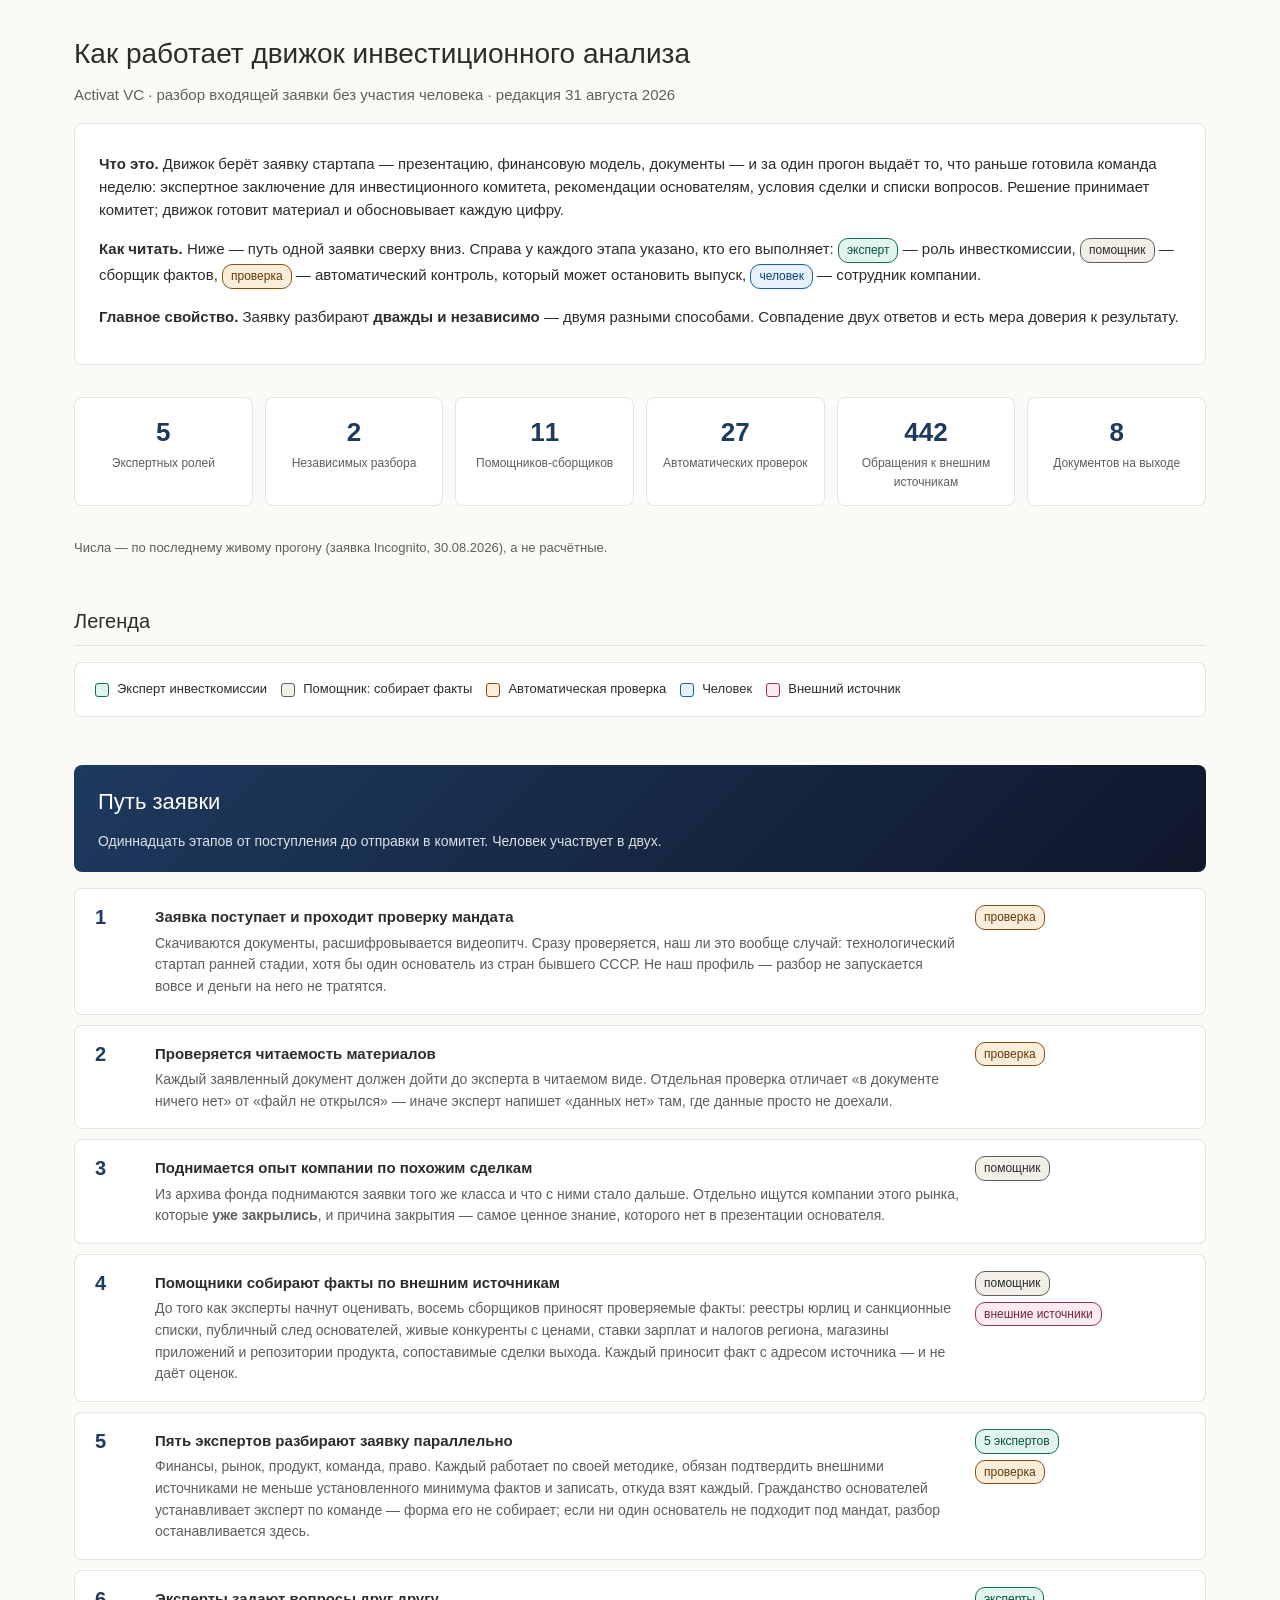
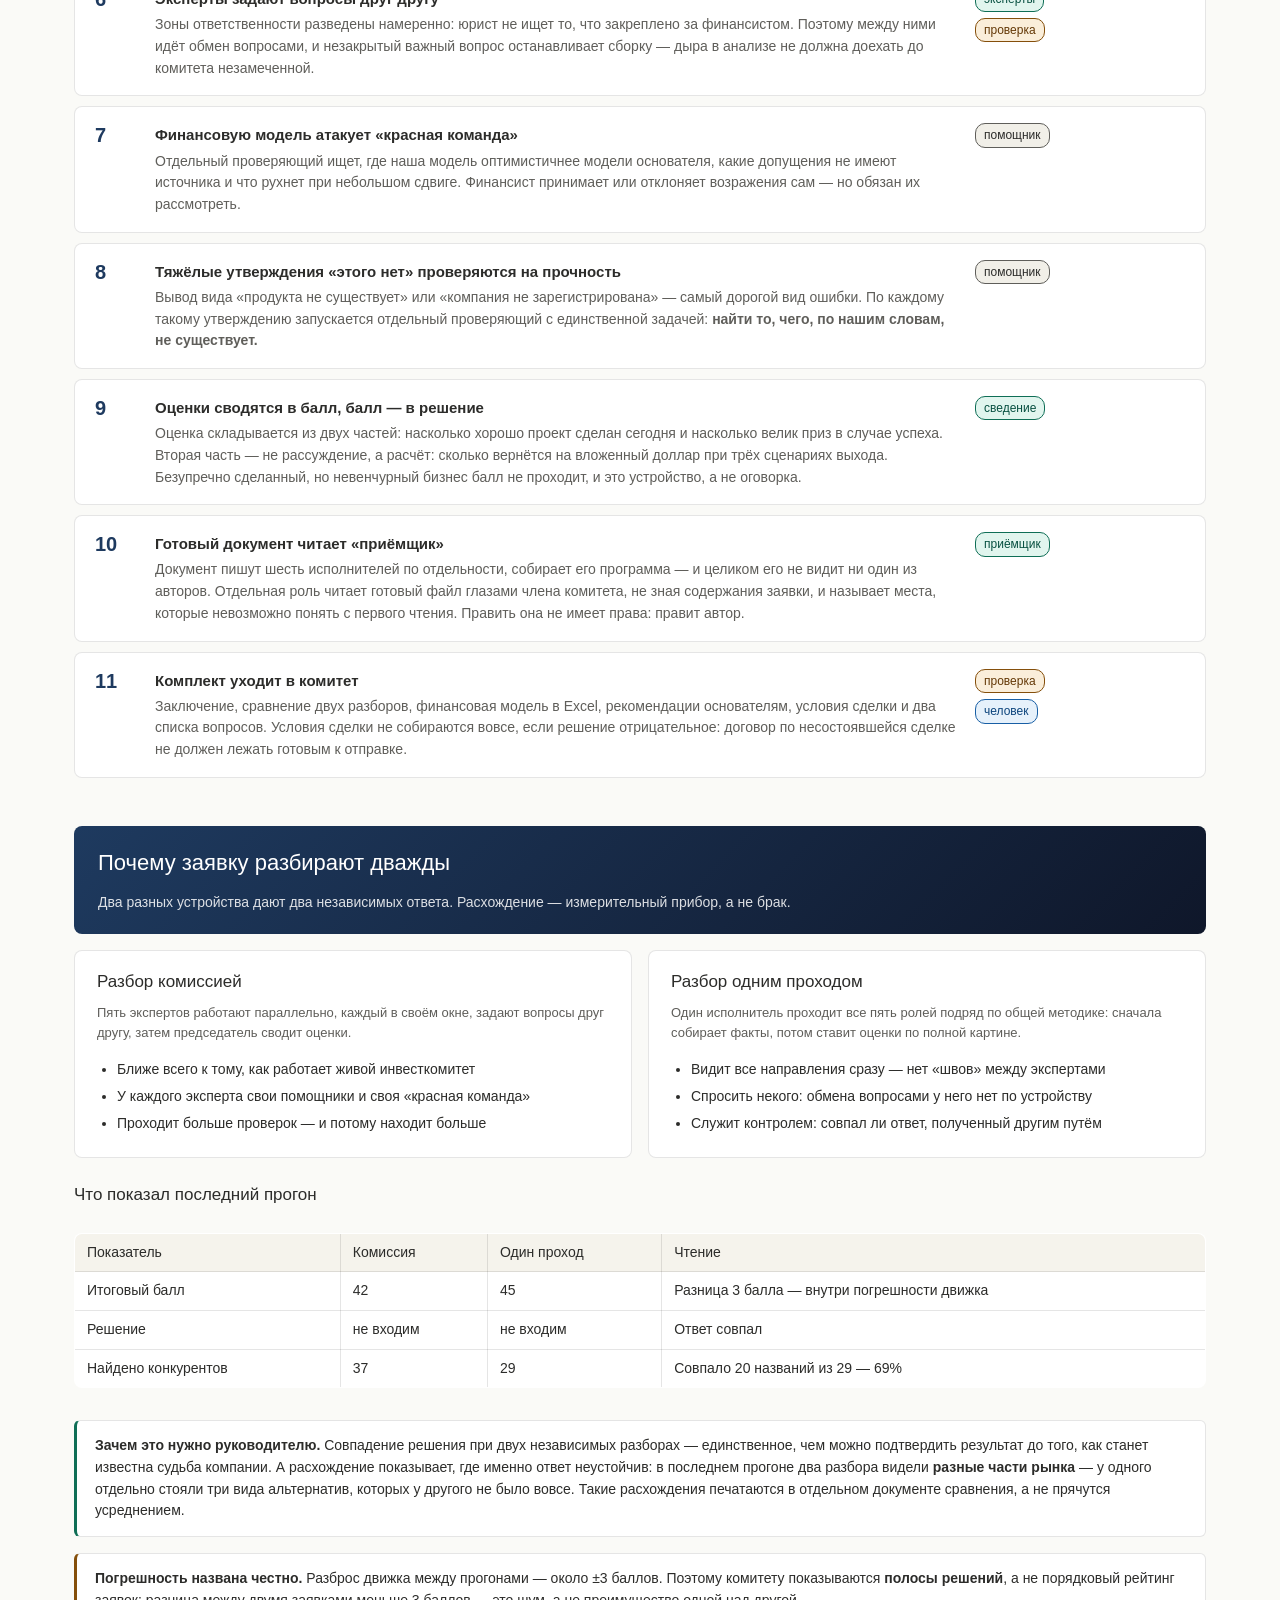
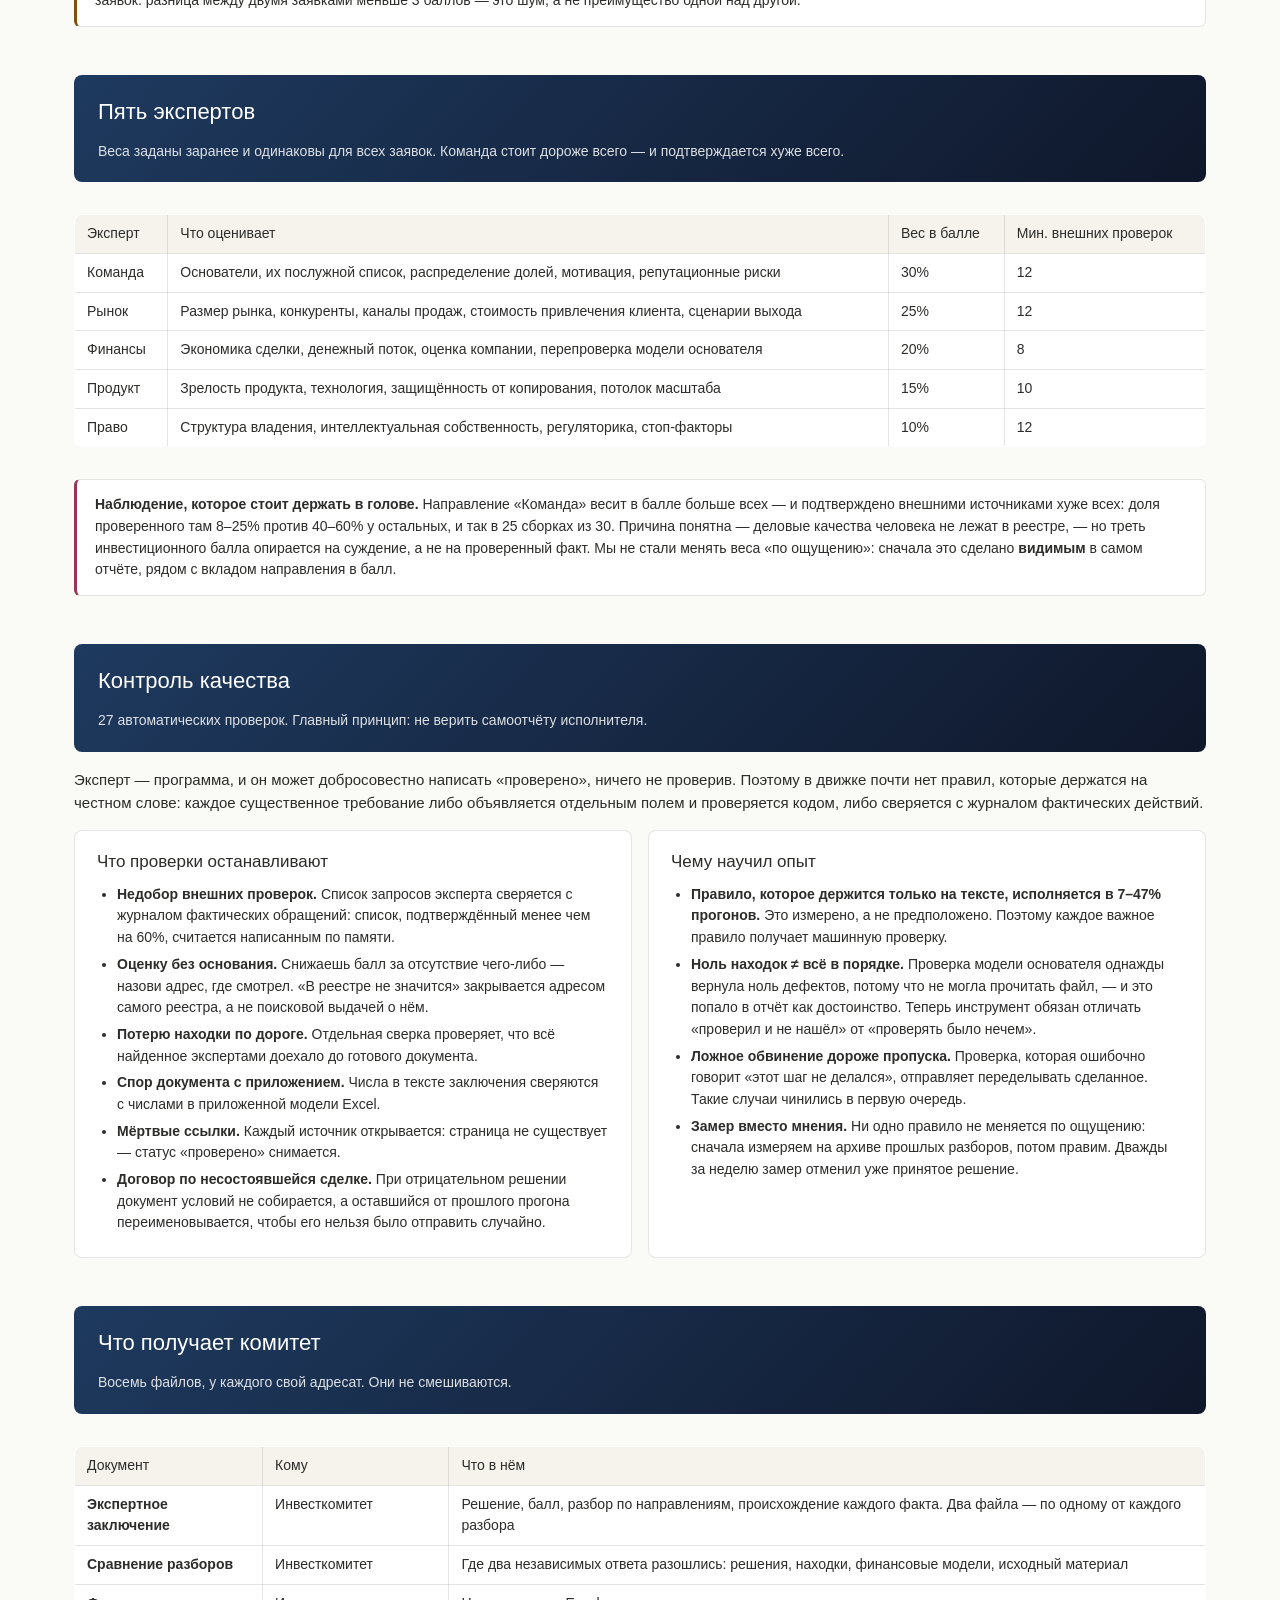
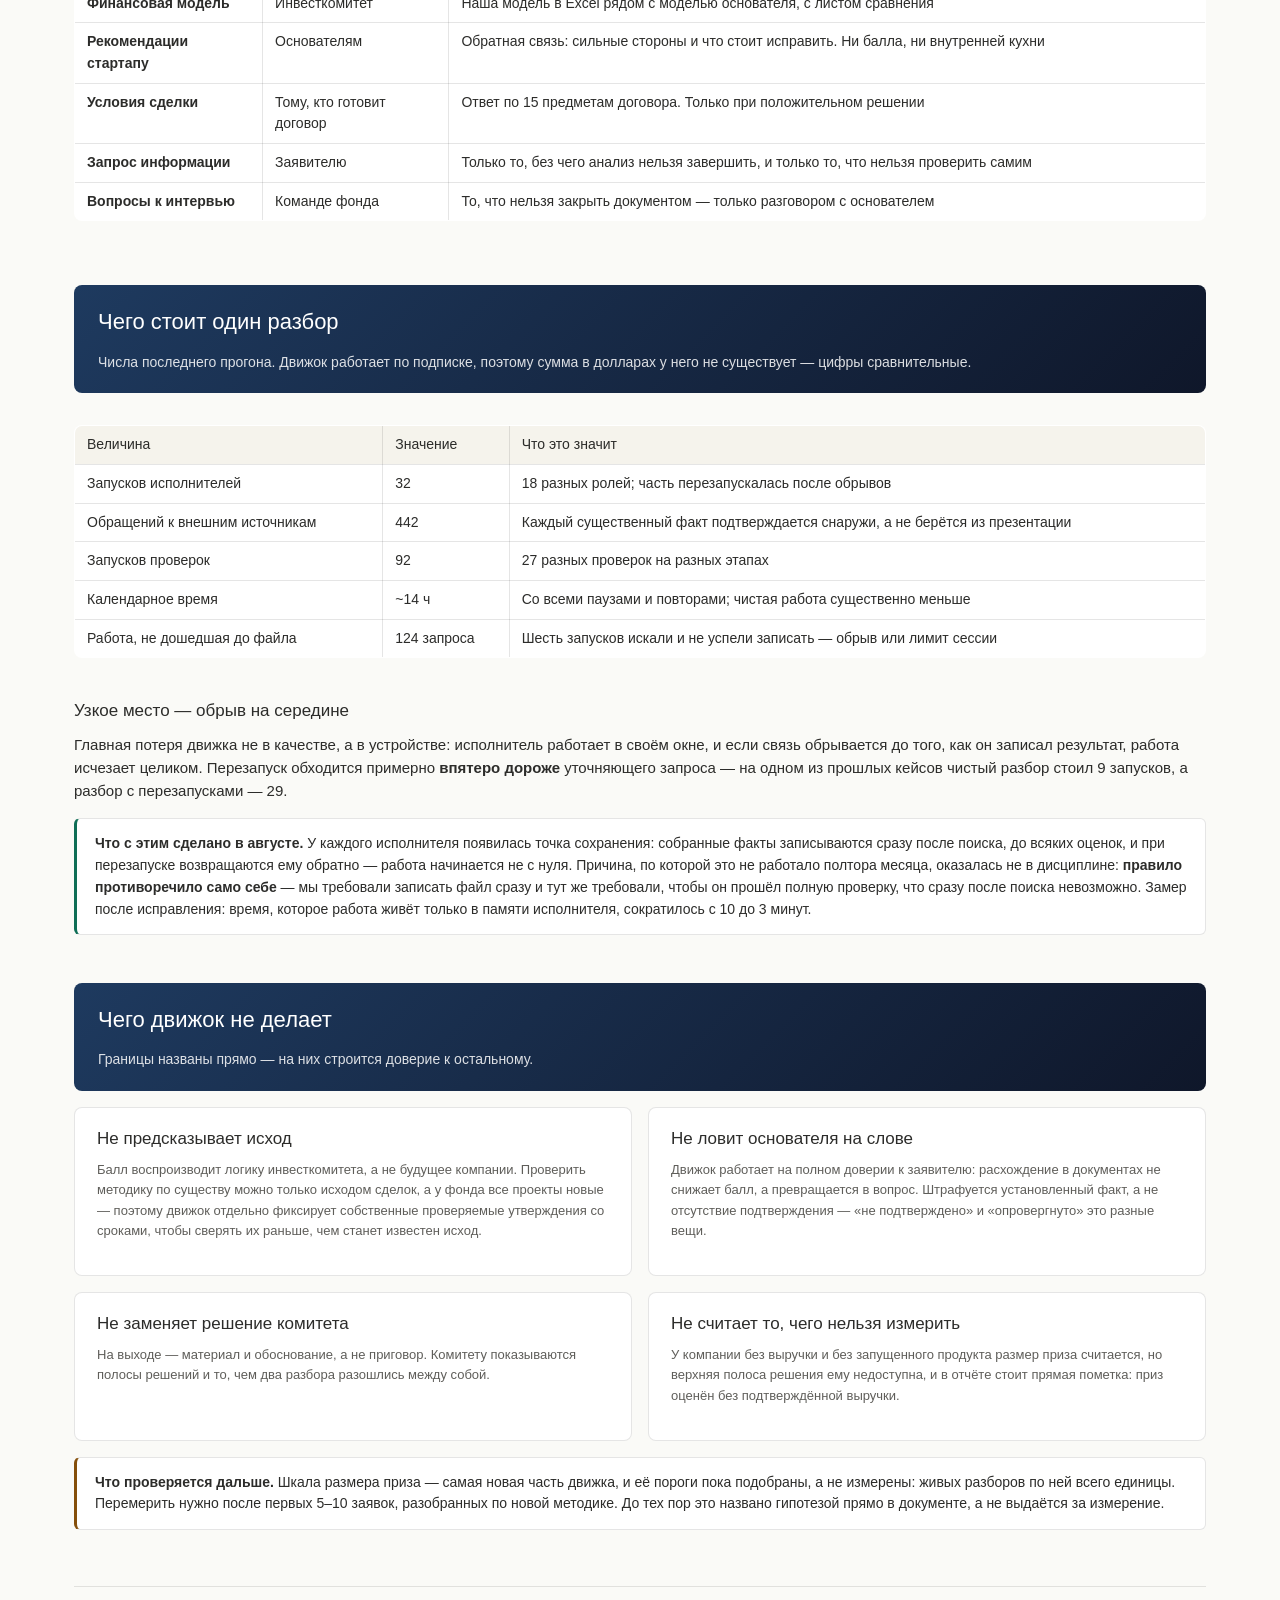
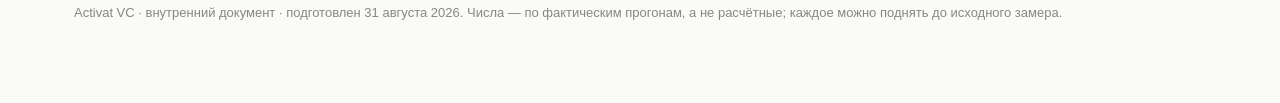
==== pages/activat-engines-map/index.html @ 9d94ade8 "Карта движка инвестиционного анализа Схема работы движка для руководителя: путь заявки по этапам, дв" ====
<!doctype html><html lang="ru"><head><meta charset="utf-8"><meta name="viewport" content="width=device-width,initial-scale=1"><title>Activat VC — Движок инвестиционного анализа</title><style>
:root{--bg:#FAFAF7;--surface:#FFFFFF;--text:#2C2C2A;--text-muted:#5F5E5A;--text-light:#888780;
--border:rgba(0,0,0,0.1);--border-strong:rgba(0,0,0,0.2);
--c-team-bg:#E6F1FB;--c-team-stroke:#185FA5;--c-team-text:#0C447C;
--c-agent-bg:#E1F5EE;--c-agent-stroke:#0F6E56;--c-agent-text:#085041;
--c-ext-bg:#FBEAF0;--c-ext-stroke:#993556;--c-ext-text:#72243E;
--c-sys-bg:#F1EFE8;--c-sys-stroke:#5F5E5A;--c-sys-text:#2C2C2A;
--c-decision-bg:#FAEEDA;--c-decision-stroke:#854F0B;--c-decision-text:#633806;
--branch-bg:linear-gradient(135deg,#1e3a5f,#0f172a)}
*{box-sizing:border-box}body{margin:0;background:var(--bg)}
.root{font-family:-apple-system,BlinkMacSystemFont,"Segoe UI","Helvetica Neue",Arial,sans-serif;color:var(--text);max-width:1180px;margin:0 auto;padding:32px 24px 80px;font-size:15px;line-height:1.55;background:var(--bg)}
.root h1{font-size:28px;font-weight:500;margin:0 0 8px}
.root h2{font-size:20px;font-weight:500;margin:48px 0 16px;border-bottom:1px solid var(--border);padding-bottom:8px}
.root h3{font-size:17px;font-weight:500;margin:24px 0 8px}
.root p{margin:8px 0 16px}
.subtitle{color:var(--text-muted);margin-bottom:24px}
.intro-card{background:var(--surface);border:1px solid var(--border);border-radius:8px;padding:20px 24px;margin:16px 0 32px}
.stats{display:grid;grid-template-columns:repeat(auto-fill,minmax(170px,1fr));gap:12px;margin:16px 0 32px}
.stat-card{background:var(--surface);border:1px solid var(--border);border-radius:8px;padding:14px 16px;text-align:center}
.stat-number{font-size:26px;font-weight:600;color:#1e3a5f}
.stat-label{font-size:12px;color:var(--text-muted);margin-top:2px}
.legend{display:flex;flex-wrap:wrap;gap:14px;padding:16px 20px;background:var(--surface);border:1px solid var(--border);border-radius:8px;margin:16px 0}
.legend-item{display:flex;align-items:center;gap:8px;font-size:13px}
.legend-swatch{width:14px;height:14px;border-radius:3px;border:1px solid}
.actor-tag{display:inline-block;padding:2px 8px;border-radius:10px;font-size:12px;font-weight:500;border:1px solid;white-space:nowrap}
.tag-team{background:var(--c-team-bg);border-color:var(--c-team-stroke);color:var(--c-team-text)}
.tag-agent{background:var(--c-agent-bg);border-color:var(--c-agent-stroke);color:var(--c-agent-text)}
.tag-ext{background:var(--c-ext-bg);border-color:var(--c-ext-stroke);color:var(--c-ext-text)}
.tag-sys{background:var(--c-sys-bg);border-color:var(--c-sys-stroke);color:var(--c-sys-text)}
.tag-decision{background:var(--c-decision-bg);border-color:var(--c-decision-stroke);color:var(--c-decision-text)}
.branch-banner{background:var(--branch-bg);color:#fff;padding:20px 24px;border-radius:8px;margin:48px 0 16px}
.branch-banner h2{border:0;margin:0 0 4px;font-size:22px;color:#fff}
.branch-banner p{margin:0;opacity:.85;font-size:14px}
.stage{display:grid;grid-template-columns:44px 1fr 210px;gap:16px;background:var(--surface);border:1px solid var(--border);border-radius:8px;padding:16px 20px;margin:10px 0;align-items:start}
.stage-num{font-size:20px;font-weight:600;color:#1e3a5f;line-height:1.2}
.stage-title{font-weight:600;margin:0 0 4px}
.stage p{margin:4px 0 0;font-size:14px;color:var(--text-muted)}
.stage-actors{display:flex;flex-direction:column;gap:6px;align-items:flex-start}
.two-col{display:grid;grid-template-columns:1fr 1fr;gap:16px;margin:16px 0}
.card{background:var(--surface);border:1px solid var(--border);border-radius:8px;padding:18px 22px}
.card h3{margin-top:0}
.card ul{margin:8px 0 0;padding-left:20px}
.card li{margin:5px 0;font-size:14px}
table.t{border-collapse:collapse;width:100%;font-size:14px;background:var(--surface);border:1px solid var(--border);border-radius:8px;overflow:hidden;margin:16px 0}
table.t th,table.t td{border:1px solid var(--border);padding:8px 12px;text-align:left;vertical-align:top}
table.t th{background:#F5F3EC;font-weight:500}
.num{text-align:right;white-space:nowrap;font-variant-numeric:tabular-nums}
.tbl-wrap{overflow-x:auto}
.note{background:var(--surface);border:1px solid var(--border);border-left:3px solid var(--c-decision-stroke);border-radius:6px;padding:14px 18px;margin:16px 0;font-size:14px}
.note.good{border-left-color:var(--c-agent-stroke)}
.note.bad{border-left-color:var(--c-ext-stroke)}
.muted{color:var(--text-muted);font-size:13px}
.footer{margin-top:56px;padding-top:16px;border-top:1px solid var(--border);color:var(--text-light);font-size:13px}
@media(max-width:760px){.two-col{grid-template-columns:1fr}.stage{grid-template-columns:36px 1fr}.stage-actors{flex-direction:row;flex-wrap:wrap;grid-column:1/-1}}
</style></head><body><div class="root" id="top">

<h1>Как работает движок инвестиционного анализа</h1>
<p class="subtitle">Activat VC · разбор входящей заявки без участия человека · редакция 31 августа 2026</p>

<div class="intro-card">
<p><strong>Что это.</strong> Движок берёт заявку стартапа — презентацию, финансовую модель, документы — и за один прогон выдаёт то, что раньше готовила команда неделю: экспертное заключение для инвестиционного комитета, рекомендации основателям, условия сделки и списки вопросов. Решение принимает комитет; движок готовит материал и обосновывает каждую цифру.</p>
<p><strong>Как читать.</strong> Ниже — путь одной заявки сверху вниз. Справа у каждого этапа указано, кто его выполняет: <span class="actor-tag tag-agent">эксперт</span> — роль инвесткомиссии, <span class="actor-tag tag-sys">помощник</span> — сборщик фактов, <span class="actor-tag tag-decision">проверка</span> — автоматический контроль, который может остановить выпуск, <span class="actor-tag tag-team">человек</span> — сотрудник компании.</p>
<p><strong>Главное свойство.</strong> Заявку разбирают <strong>дважды и независимо</strong> — двумя разными способами. Совпадение двух ответов и есть мера доверия к результату.</p>
</div>

<div class="stats">
<div class="stat-card"><div class="stat-number">5</div><div class="stat-label">Экспертных ролей</div></div>
<div class="stat-card"><div class="stat-number">2</div><div class="stat-label">Независимых разбора</div></div>
<div class="stat-card"><div class="stat-number">11</div><div class="stat-label">Помощников-сборщиков</div></div>
<div class="stat-card"><div class="stat-number">27</div><div class="stat-label">Автоматических проверок</div></div>
<div class="stat-card"><div class="stat-number">442</div><div class="stat-label">Обращения к внешним источникам</div></div>
<div class="stat-card"><div class="stat-number">8</div><div class="stat-label">Документов на выходе</div></div>
</div>
<p class="muted">Числа — по последнему живому прогону (заявка Incognito, 30.08.2026), а не расчётные.</p>

<h2>Легенда</h2>
<div class="legend">
<div class="legend-item"><span class="legend-swatch" style="background:var(--c-agent-bg);border-color:var(--c-agent-stroke)"></span>Эксперт инвесткомиссии</div>
<div class="legend-item"><span class="legend-swatch" style="background:var(--c-sys-bg);border-color:var(--c-sys-stroke)"></span>Помощник: собирает факты</div>
<div class="legend-item"><span class="legend-swatch" style="background:var(--c-decision-bg);border-color:var(--c-decision-stroke)"></span>Автоматическая проверка</div>
<div class="legend-item"><span class="legend-swatch" style="background:var(--c-team-bg);border-color:var(--c-team-stroke)"></span>Человек</div>
<div class="legend-item"><span class="legend-swatch" style="background:var(--c-ext-bg);border-color:var(--c-ext-stroke)"></span>Внешний источник</div>
</div>

<div class="branch-banner"><h2>Путь заявки</h2><p>Одиннадцать этапов от поступления до отправки в комитет. Человек участвует в двух.</p></div>

<div class="stage"><div class="stage-num">1</div><div><div class="stage-title">Заявка поступает и проходит проверку мандата</div><p>Скачиваются документы, расшифровывается видеопитч. Сразу проверяется, наш ли это вообще случай: технологический стартап ранней стадии, хотя бы один основатель из стран бывшего СССР. Не наш профиль — разбор не запускается вовсе и деньги на него не тратятся.</p></div><div class="stage-actors"><span class="actor-tag tag-decision">проверка</span></div></div>

<div class="stage"><div class="stage-num">2</div><div><div class="stage-title">Проверяется читаемость материалов</div><p>Каждый заявленный документ должен дойти до эксперта в читаемом виде. Отдельная проверка отличает «в документе ничего нет» от «файл не открылся» — иначе эксперт напишет «данных нет» там, где данные просто не доехали.</p></div><div class="stage-actors"><span class="actor-tag tag-decision">проверка</span></div></div>

<div class="stage"><div class="stage-num">3</div><div><div class="stage-title">Поднимается опыт компании по похожим сделкам</div><p>Из архива фонда поднимаются заявки того же класса и что с ними стало дальше. Отдельно ищутся компании этого рынка, которые <strong>уже закрылись</strong>, и причина закрытия — самое ценное знание, которого нет в презентации основателя.</p></div><div class="stage-actors"><span class="actor-tag tag-sys">помощник</span></div></div>

<div class="stage"><div class="stage-num">4</div><div><div class="stage-title">Помощники собирают факты по внешним источникам</div><p>До того как эксперты начнут оценивать, восемь сборщиков приносят проверяемые факты: реестры юрлиц и санкционные списки, публичный след основателей, живые конкуренты с ценами, ставки зарплат и налогов региона, магазины приложений и репозитории продукта, сопоставимые сделки выхода. Каждый приносит факт с адресом источника — и не даёт оценок.</p></div><div class="stage-actors"><span class="actor-tag tag-sys">помощник</span><span class="actor-tag tag-ext">внешние источники</span></div></div>

<div class="stage"><div class="stage-num">5</div><div><div class="stage-title">Пять экспертов разбирают заявку параллельно</div><p>Финансы, рынок, продукт, команда, право. Каждый работает по своей методике, обязан подтвердить внешними источниками не меньше установленного минимума фактов и записать, откуда взят каждый. Гражданство основателей устанавливает эксперт по команде — форма его не собирает; если ни один основатель не подходит под мандат, разбор останавливается здесь.</p></div><div class="stage-actors"><span class="actor-tag tag-agent">5 экспертов</span><span class="actor-tag tag-decision">проверка</span></div></div>

<div class="stage"><div class="stage-num">6</div><div><div class="stage-title">Эксперты задают вопросы друг другу</div><p>Зоны ответственности разведены намеренно: юрист не ищет то, что закреплено за финансистом. Поэтому между ними идёт обмен вопросами, и незакрытый важный вопрос останавливает сборку — дыра в анализе не должна доехать до комитета незамеченной.</p></div><div class="stage-actors"><span class="actor-tag tag-agent">эксперты</span><span class="actor-tag tag-decision">проверка</span></div></div>

<div class="stage"><div class="stage-num">7</div><div><div class="stage-title">Финансовую модель атакует «красная команда»</div><p>Отдельный проверяющий ищет, где наша модель оптимистичнее модели основателя, какие допущения не имеют источника и что рухнет при небольшом сдвиге. Финансист принимает или отклоняет возражения сам — но обязан их рассмотреть.</p></div><div class="stage-actors"><span class="actor-tag tag-sys">помощник</span></div></div>

<div class="stage"><div class="stage-num">8</div><div><div class="stage-title">Тяжёлые утверждения «этого нет» проверяются на прочность</div><p>Вывод вида «продукта не существует» или «компания не зарегистрирована» — самый дорогой вид ошибки. По каждому такому утверждению запускается отдельный проверяющий с единственной задачей: <strong>найти то, чего, по нашим словам, не существует.</strong></p></div><div class="stage-actors"><span class="actor-tag tag-sys">помощник</span></div></div>

<div class="stage"><div class="stage-num">9</div><div><div class="stage-title">Оценки сводятся в балл, балл — в решение</div><p>Оценка складывается из двух частей: насколько хорошо проект сделан сегодня и насколько велик приз в случае успеха. Вторая часть — не рассуждение, а расчёт: сколько вернётся на вложенный доллар при трёх сценариях выхода. Безупречно сделанный, но невенчурный бизнес балл не проходит, и это устройство, а не оговорка.</p></div><div class="stage-actors"><span class="actor-tag tag-agent">сведение</span></div></div>

<div class="stage"><div class="stage-num">10</div><div><div class="stage-title">Готовый документ читает «приёмщик»</div><p>Документ пишут шесть исполнителей по отдельности, собирает его программа — и целиком его не видит ни один из авторов. Отдельная роль читает готовый файл глазами члена комитета, не зная содержания заявки, и называет места, которые невозможно понять с первого чтения. Править она не имеет права: правит автор.</p></div><div class="stage-actors"><span class="actor-tag tag-agent">приёмщик</span></div></div>

<div class="stage"><div class="stage-num">11</div><div><div class="stage-title">Комплект уходит в комитет</div><p>Заключение, сравнение двух разборов, финансовая модель в Excel, рекомендации основателям, условия сделки и два списка вопросов. Условия сделки не собираются вовсе, если решение отрицательное: договор по несостоявшейся сделке не должен лежать готовым к отправке.</p></div><div class="stage-actors"><span class="actor-tag tag-decision">проверка</span><span class="actor-tag tag-team">человек</span></div></div>

<div class="branch-banner"><h2>Почему заявку разбирают дважды</h2><p>Два разных устройства дают два независимых ответа. Расхождение — измерительный прибор, а не брак.</p></div>

<div class="two-col">
<div class="card"><h3>Разбор комиссией</h3><p class="muted">Пять экспертов работают параллельно, каждый в своём окне, задают вопросы друг другу, затем председатель сводит оценки.</p>
<ul><li>Ближе всего к тому, как работает живой инвесткомитет</li><li>У каждого эксперта свои помощники и своя «красная команда»</li><li>Проходит больше проверок — и потому находит больше</li></ul></div>
<div class="card"><h3>Разбор одним проходом</h3><p class="muted">Один исполнитель проходит все пять ролей подряд по общей методике: сначала собирает факты, потом ставит оценки по полной картине.</p>
<ul><li>Видит все направления сразу — нет «швов» между экспертами</li><li>Спросить некого: обмена вопросами у него нет по устройству</li><li>Служит контролем: совпал ли ответ, полученный другим путём</li></ul></div>
</div>

<h3>Что показал последний прогон</h3>
<div class="tbl-wrap"><table class="t"><thead><tr><th>Показатель</th><th class="num">Комиссия</th><th class="num">Один проход</th><th>Чтение</th></tr></thead><tbody>
<tr><td>Итоговый балл</td><td class="num">42</td><td class="num">45</td><td>Разница 3 балла — внутри погрешности движка</td></tr>
<tr><td>Решение</td><td>не входим</td><td>не входим</td><td>Ответ совпал</td></tr>
<tr><td>Найдено конкурентов</td><td class="num">37</td><td class="num">29</td><td>Совпало 20 названий из 29 — 69%</td></tr>
</tbody></table></div>

<div class="note good"><strong>Зачем это нужно руководителю.</strong> Совпадение решения при двух независимых разборах — единственное, чем можно подтвердить результат до того, как станет известна судьба компании. А расхождение показывает, где именно ответ неустойчив: в последнем прогоне два разбора видели <strong>разные части рынка</strong> — у одного отдельно стояли три вида альтернатив, которых у другого не было вовсе. Такие расхождения печатаются в отдельном документе сравнения, а не прячутся усреднением.</div>

<div class="note"><strong>Погрешность названа честно.</strong> Разброс движка между прогонами — около ±3 баллов. Поэтому комитету показываются <strong>полосы решений</strong>, а не порядковый рейтинг заявок: разница между двумя заявками меньше 3 баллов — это шум, а не преимущество одной над другой.</div>

<div class="branch-banner"><h2>Пять экспертов</h2><p>Веса заданы заранее и одинаковы для всех заявок. Команда стоит дороже всего — и подтверждается хуже всего.</p></div>

<div class="tbl-wrap"><table class="t"><thead><tr><th>Эксперт</th><th>Что оценивает</th><th class="num">Вес в балле</th><th class="num">Мин. внешних проверок</th></tr></thead><tbody>
<tr><td>Команда</td><td>Основатели, их послужной список, распределение долей, мотивация, репутационные риски</td><td class="num">30%</td><td class="num">12</td></tr>
<tr><td>Рынок</td><td>Размер рынка, конкуренты, каналы продаж, стоимость привлечения клиента, сценарии выхода</td><td class="num">25%</td><td class="num">12</td></tr>
<tr><td>Финансы</td><td>Экономика сделки, денежный поток, оценка компании, перепроверка модели основателя</td><td class="num">20%</td><td class="num">8</td></tr>
<tr><td>Продукт</td><td>Зрелость продукта, технология, защищённость от копирования, потолок масштаба</td><td class="num">15%</td><td class="num">10</td></tr>
<tr><td>Право</td><td>Структура владения, интеллектуальная собственность, регуляторика, стоп-факторы</td><td class="num">10%</td><td class="num">12</td></tr>
</tbody></table></div>

<div class="note bad"><strong>Наблюдение, которое стоит держать в голове.</strong> Направление «Команда» весит в балле больше всех — и подтверждено внешними источниками хуже всех: доля проверенного там 8–25% против 40–60% у остальных, и так в 25 сборках из 30. Причина понятна — деловые качества человека не лежат в реестре, — но треть инвестиционного балла опирается на суждение, а не на проверенный факт. Мы не стали менять веса «по ощущению»: сначала это сделано <strong>видимым</strong> в самом отчёте, рядом с вкладом направления в балл.</div>

<div class="branch-banner"><h2>Контроль качества</h2><p>27 автоматических проверок. Главный принцип: не верить самоотчёту исполнителя.</p></div>

<p>Эксперт — программа, и он может добросовестно написать «проверено», ничего не проверив. Поэтому в движке почти нет правил, которые держатся на честном слове: каждое существенное требование либо объявляется отдельным полем и проверяется кодом, либо сверяется с журналом фактических действий.</p>

<div class="two-col">
<div class="card"><h3>Что проверки останавливают</h3><ul>
<li><strong>Недобор внешних проверок.</strong> Список запросов эксперта сверяется с журналом фактических обращений: список, подтверждённый менее чем на 60%, считается написанным по памяти.</li>
<li><strong>Оценку без основания.</strong> Снижаешь балл за отсутствие чего-либо — назови адрес, где смотрел. «В реестре не значится» закрывается адресом самого реестра, а не поисковой выдачей о нём.</li>
<li><strong>Потерю находки по дороге.</strong> Отдельная сверка проверяет, что всё найденное экспертами доехало до готового документа.</li>
<li><strong>Спор документа с приложением.</strong> Числа в тексте заключения сверяются с числами в приложенной модели Excel.</li>
<li><strong>Мёртвые ссылки.</strong> Каждый источник открывается: страница не существует — статус «проверено» снимается.</li>
<li><strong>Договор по несостоявшейся сделке.</strong> При отрицательном решении документ условий не собирается, а оставшийся от прошлого прогона переименовывается, чтобы его нельзя было отправить случайно.</li>
</ul></div>
<div class="card"><h3>Чему научил опыт</h3><ul>
<li><strong>Правило, которое держится только на тексте, исполняется в 7–47% прогонов.</strong> Это измерено, а не предположено. Поэтому каждое важное правило получает машинную проверку.</li>
<li><strong>Ноль находок ≠ всё в порядке.</strong> Проверка модели основателя однажды вернула ноль дефектов, потому что не могла прочитать файл, — и это попало в отчёт как достоинство. Теперь инструмент обязан отличать «проверил и не нашёл» от «проверять было нечем».</li>
<li><strong>Ложное обвинение дороже пропуска.</strong> Проверка, которая ошибочно говорит «этот шаг не делался», отправляет переделывать сделанное. Такие случаи чинились в первую очередь.</li>
<li><strong>Замер вместо мнения.</strong> Ни одно правило не меняется по ощущению: сначала измеряем на архиве прошлых разборов, потом правим. Дважды за неделю замер отменил уже принятое решение.</li>
</ul></div>
</div>

<div class="branch-banner"><h2>Что получает комитет</h2><p>Восемь файлов, у каждого свой адресат. Они не смешиваются.</p></div>

<div class="tbl-wrap"><table class="t"><thead><tr><th>Документ</th><th>Кому</th><th>Что в нём</th></tr></thead><tbody>
<tr><td><strong>Экспертное заключение</strong></td><td>Инвесткомитет</td><td>Решение, балл, разбор по направлениям, происхождение каждого факта. Два файла — по одному от каждого разбора</td></tr>
<tr><td><strong>Сравнение разборов</strong></td><td>Инвесткомитет</td><td>Где два независимых ответа разошлись: решения, находки, финансовые модели, исходный материал</td></tr>
<tr><td><strong>Финансовая модель</strong></td><td>Инвесткомитет</td><td>Наша модель в Excel рядом с моделью основателя, с листом сравнения</td></tr>
<tr><td><strong>Рекомендации стартапу</strong></td><td>Основателям</td><td>Обратная связь: сильные стороны и что стоит исправить. Ни балла, ни внутренней кухни</td></tr>
<tr><td><strong>Условия сделки</strong></td><td>Тому, кто готовит договор</td><td>Ответ по 15 предметам договора. Только при положительном решении</td></tr>
<tr><td><strong>Запрос информации</strong></td><td>Заявителю</td><td>Только то, без чего анализ нельзя завершить, и только то, что нельзя проверить самим</td></tr>
<tr><td><strong>Вопросы к интервью</strong></td><td>Команде фонда</td><td>То, что нельзя закрыть документом — только разговором с основателем</td></tr>
</tbody></table></div>

<div class="branch-banner"><h2>Чего стоит один разбор</h2><p>Числа последнего прогона. Движок работает по подписке, поэтому сумма в долларах у него не существует — цифры сравнительные.</p></div>

<div class="tbl-wrap"><table class="t"><thead><tr><th>Величина</th><th class="num">Значение</th><th>Что это значит</th></tr></thead><tbody>
<tr><td>Запусков исполнителей</td><td class="num">32</td><td>18 разных ролей; часть перезапускалась после обрывов</td></tr>
<tr><td>Обращений к внешним источникам</td><td class="num">442</td><td>Каждый существенный факт подтверждается снаружи, а не берётся из презентации</td></tr>
<tr><td>Запусков проверок</td><td class="num">92</td><td>27 разных проверок на разных этапах</td></tr>
<tr><td>Календарное время</td><td class="num">~14 ч</td><td>Со всеми паузами и повторами; чистая работа существенно меньше</td></tr>
<tr><td>Работа, не дошедшая до файла</td><td class="num">124 запроса</td><td>Шесть запусков искали и не успели записать — обрыв или лимит сессии</td></tr>
</tbody></table></div>

<h3>Узкое место — обрыв на середине</h3>
<p>Главная потеря движка не в качестве, а в устройстве: исполнитель работает в своём окне, и если связь обрывается до того, как он записал результат, работа исчезает целиком. Перезапуск обходится примерно <strong>впятеро дороже</strong> уточняющего запроса — на одном из прошлых кейсов чистый разбор стоил 9 запусков, а разбор с перезапусками — 29.</p>
<div class="note good"><strong>Что с этим сделано в августе.</strong> У каждого исполнителя появилась точка сохранения: собранные факты записываются сразу после поиска, до всяких оценок, и при перезапуске возвращаются ему обратно — работа начинается не с нуля. Причина, по которой это не работало полтора месяца, оказалась не в дисциплине: <strong>правило противоречило само себе</strong> — мы требовали записать файл сразу и тут же требовали, чтобы он прошёл полную проверку, что сразу после поиска невозможно. Замер после исправления: время, которое работа живёт только в памяти исполнителя, сократилось с 10 до 3 минут.</div>

<div class="branch-banner"><h2>Чего движок не делает</h2><p>Границы названы прямо — на них строится доверие к остальному.</p></div>

<div class="two-col">
<div class="card"><h3>Не предсказывает исход</h3><p class="muted">Балл воспроизводит логику инвесткомитета, а не будущее компании. Проверить методику по существу можно только исходом сделок, а у фонда все проекты новые — поэтому движок отдельно фиксирует собственные проверяемые утверждения со сроками, чтобы сверять их раньше, чем станет известен исход.</p></div>
<div class="card"><h3>Не ловит основателя на слове</h3><p class="muted">Движок работает на полном доверии к заявителю: расхождение в документах не снижает балл, а превращается в вопрос. Штрафуется установленный факт, а не отсутствие подтверждения — «не подтверждено» и «опровергнуто» это разные вещи.</p></div>
<div class="card"><h3>Не заменяет решение комитета</h3><p class="muted">На выходе — материал и обоснование, а не приговор. Комитету показываются полосы решений и то, чем два разбора разошлись между собой.</p></div>
<div class="card"><h3>Не считает то, чего нельзя измерить</h3><p class="muted">У компании без выручки и без запущенного продукта размер приза считается, но верхняя полоса решения ему недоступна, и в отчёте стоит прямая пометка: приз оценён без подтверждённой выручки.</p></div>
</div>

<div class="note"><strong>Что проверяется дальше.</strong> Шкала размера приза — самая новая часть движка, и её пороги пока подобраны, а не измерены: живых разборов по ней всего единицы. Перемерить нужно после первых 5–10 заявок, разобранных по новой методике. До тех пор это названо гипотезой прямо в документе, а не выдаётся за измерение.</div>

<div class="footer">Activat VC · внутренний документ · подготовлен 31 августа 2026. Числа — по фактическим прогонам, а не расчётные; каждое можно поднять до исходного замера.</div>

</div></body></html>
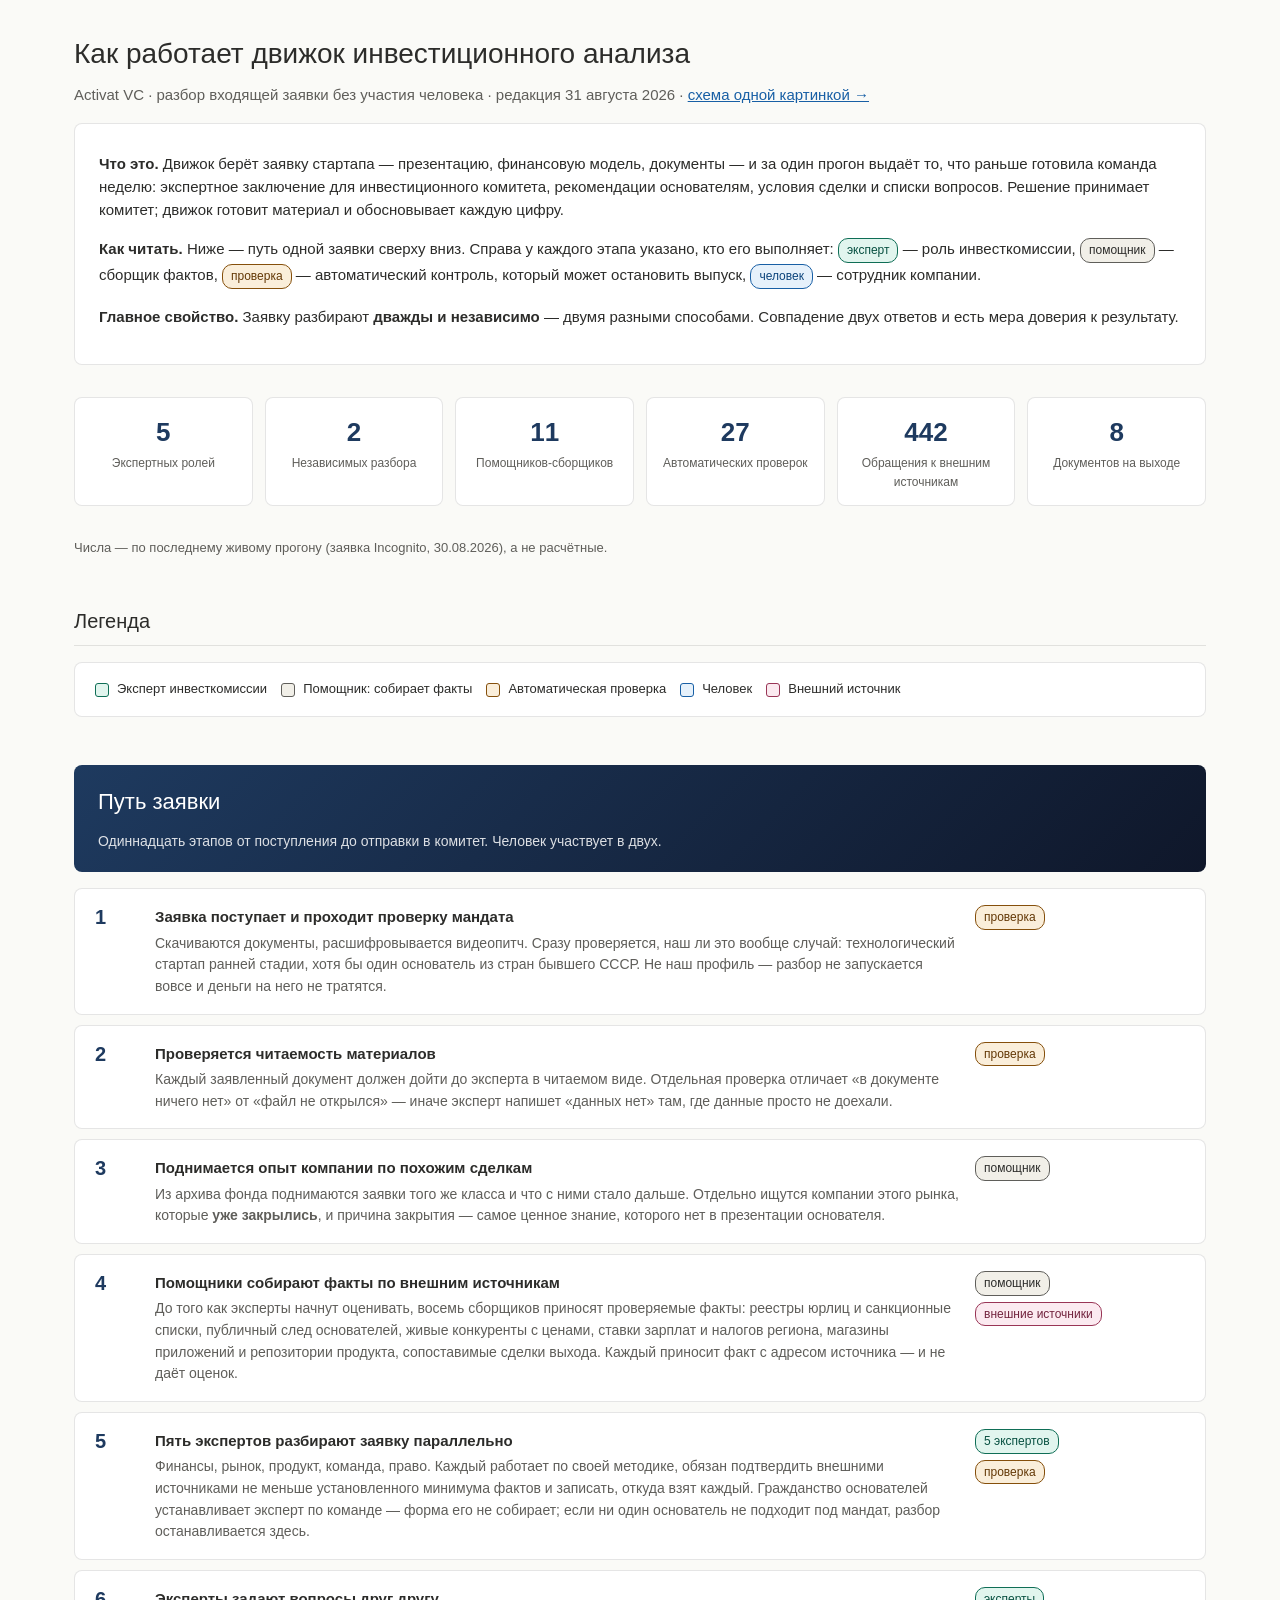
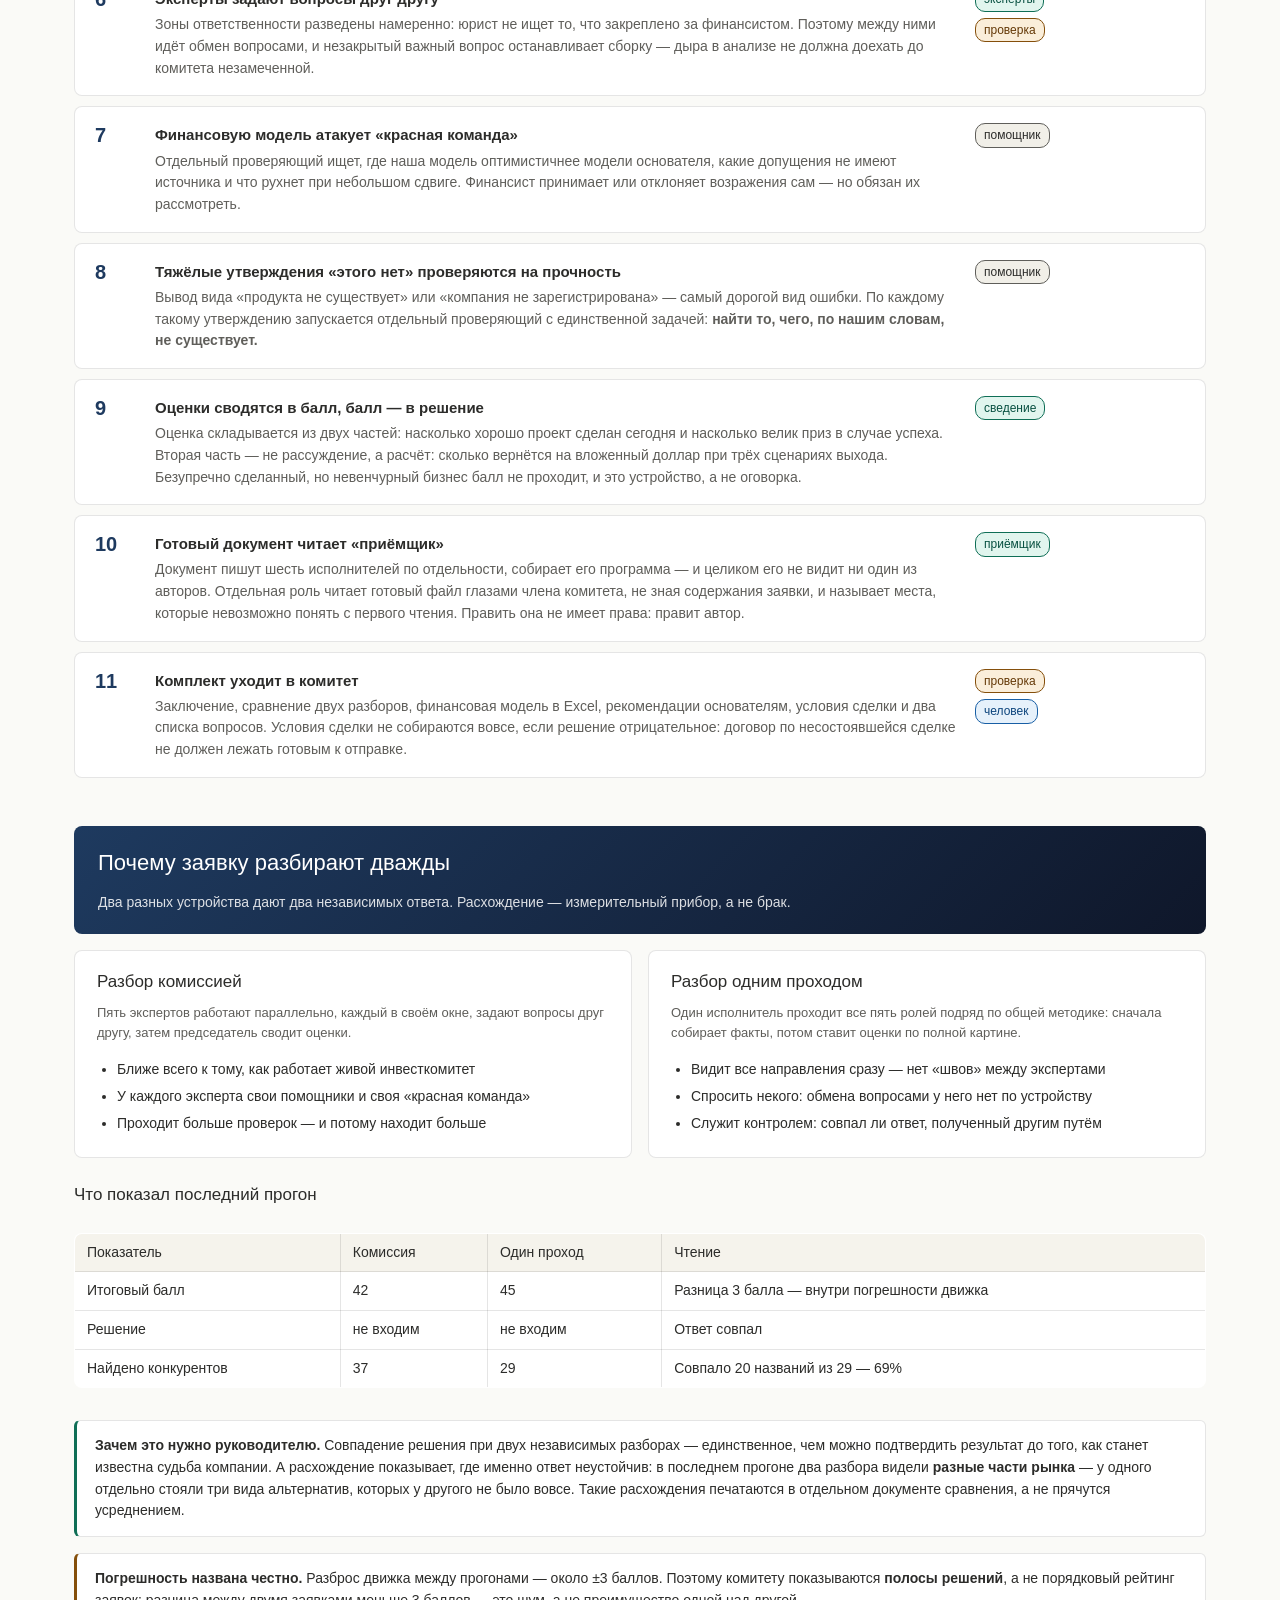
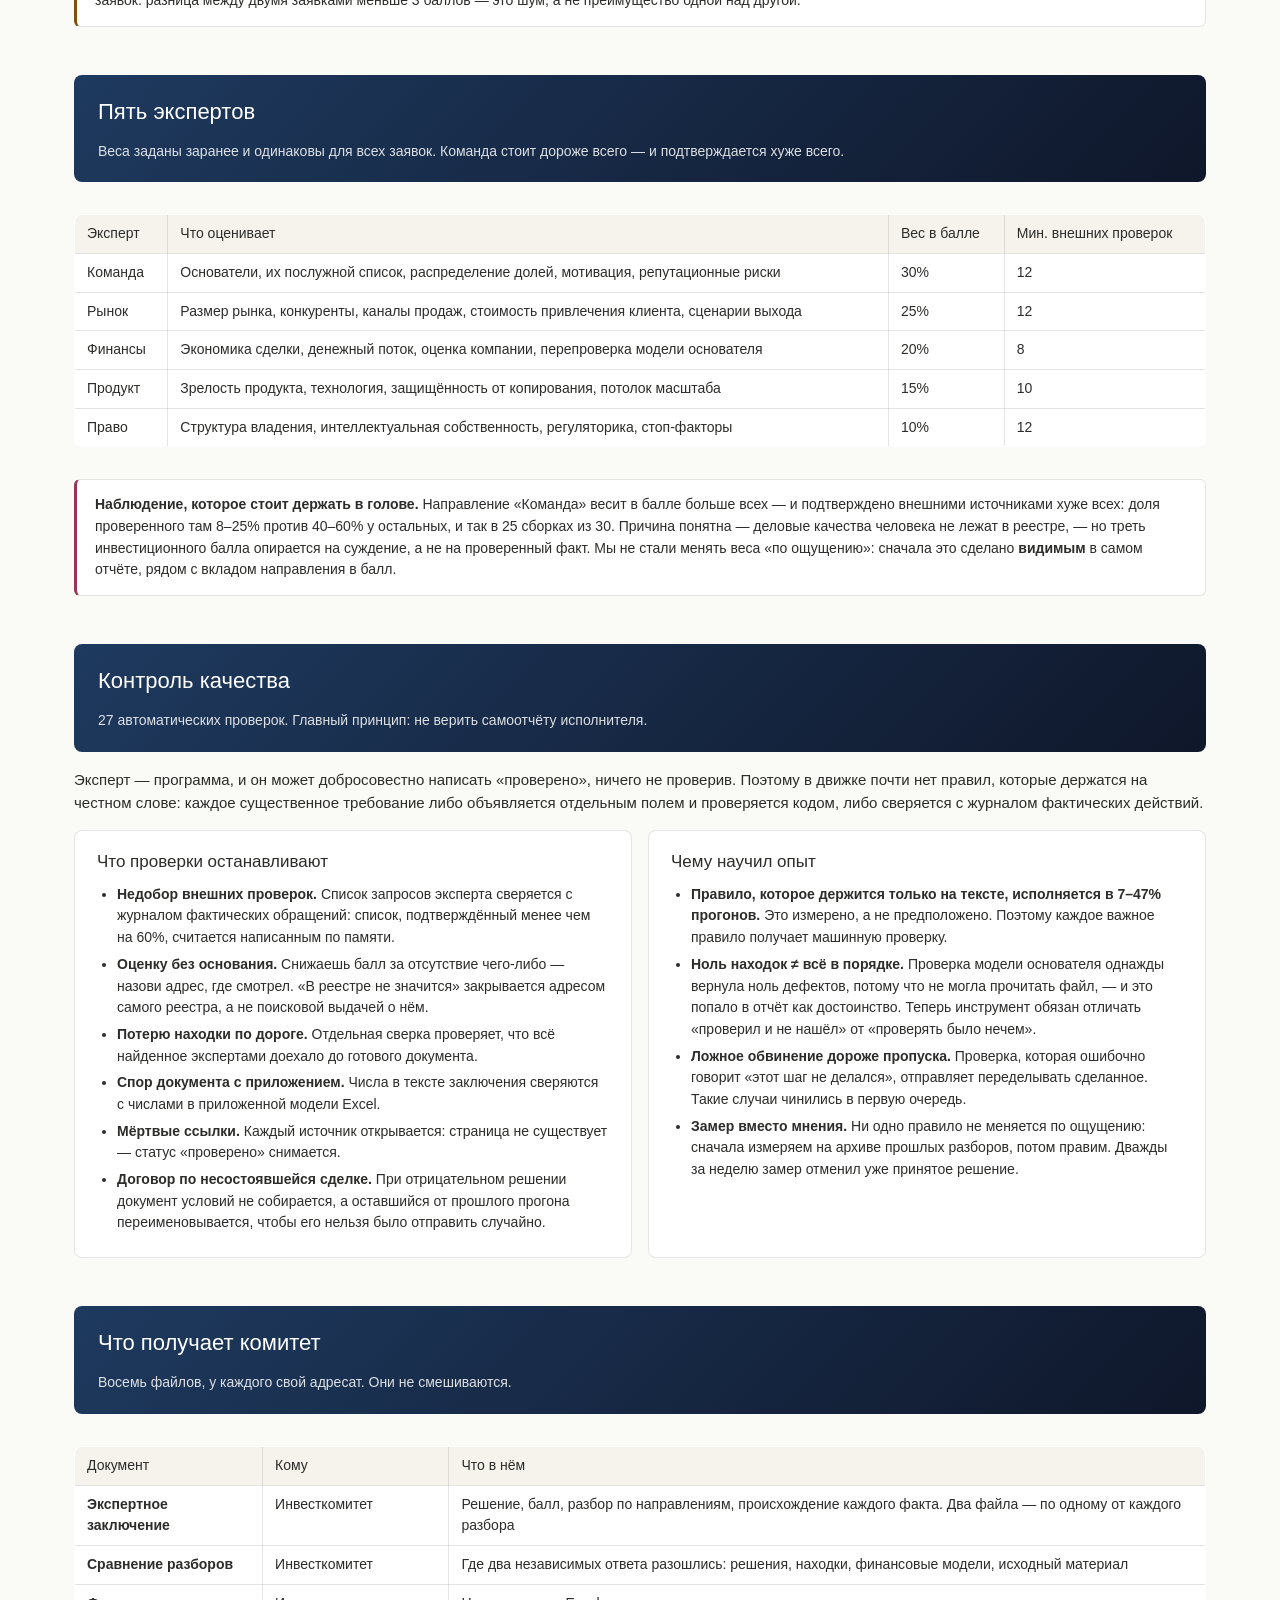
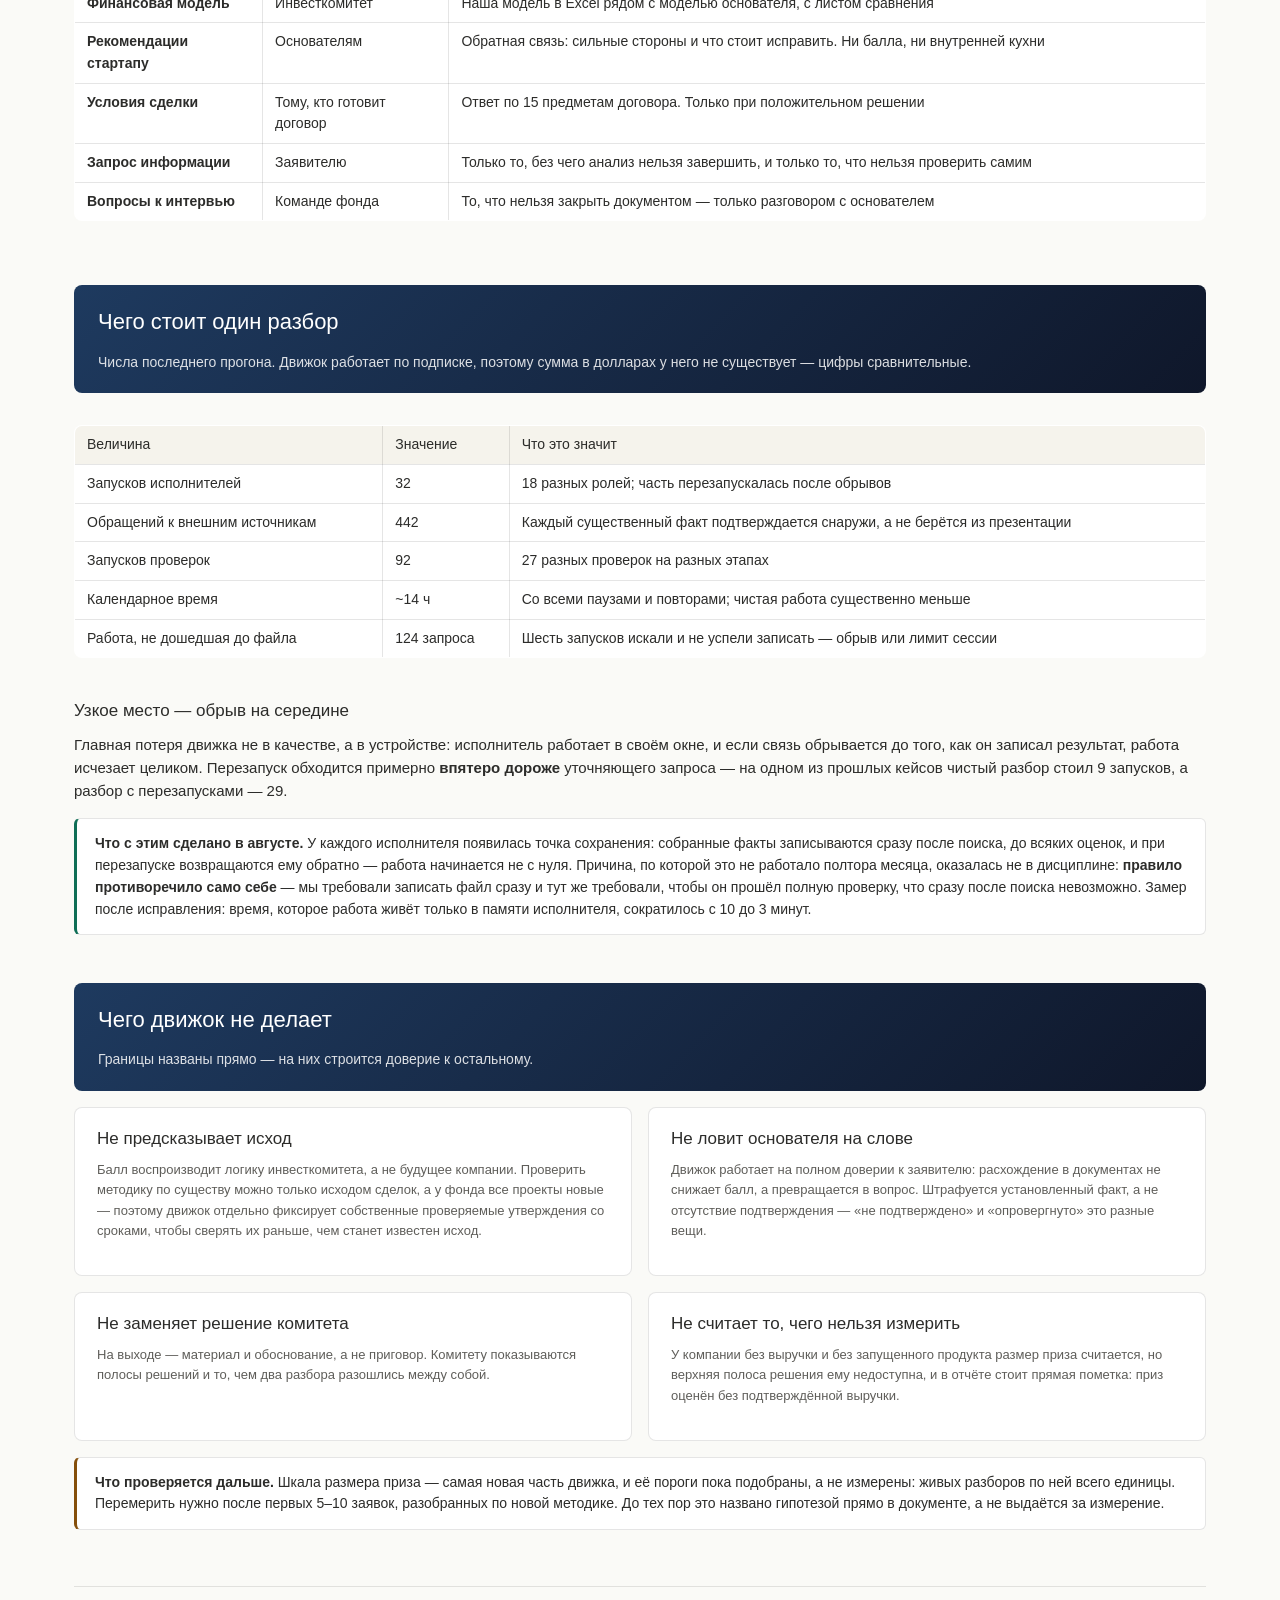
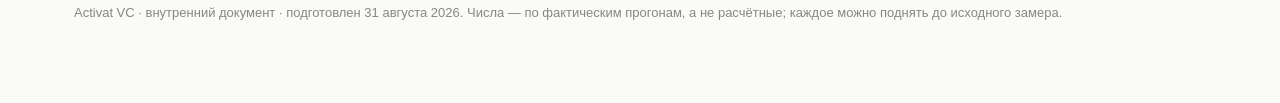
==== commit 18533938: "Ссылка на схему из карты для чтения Co-Authored-By: Claude Opus 5 <noreply@anthropic.com>" ====
--- a/pages/activat-engines-map/index.html
+++ b/pages/activat-engines-map/index.html
@@ -55,7 +55,7 @@
 </style></head><body><div class="root" id="top">
 
 <h1>Как работает движок инвестиционного анализа</h1>
-<p class="subtitle">Activat VC · разбор входящей заявки без участия человека · редакция 31 августа 2026</p>
+<p class="subtitle">Activat VC · разбор входящей заявки без участия человека · редакция 31 августа 2026 · <a href="../activat-engines-scheme/" style="color:#185FA5">схема одной картинкой →</a></p>
 
 <div class="intro-card">
 <p><strong>Что это.</strong> Движок берёт заявку стартапа — презентацию, финансовую модель, документы — и за один прогон выдаёт то, что раньше готовила команда неделю: экспертное заключение для инвестиционного комитета, рекомендации основателям, условия сделки и списки вопросов. Решение принимает комитет; движок готовит материал и обосновывает каждую цифру.</p>
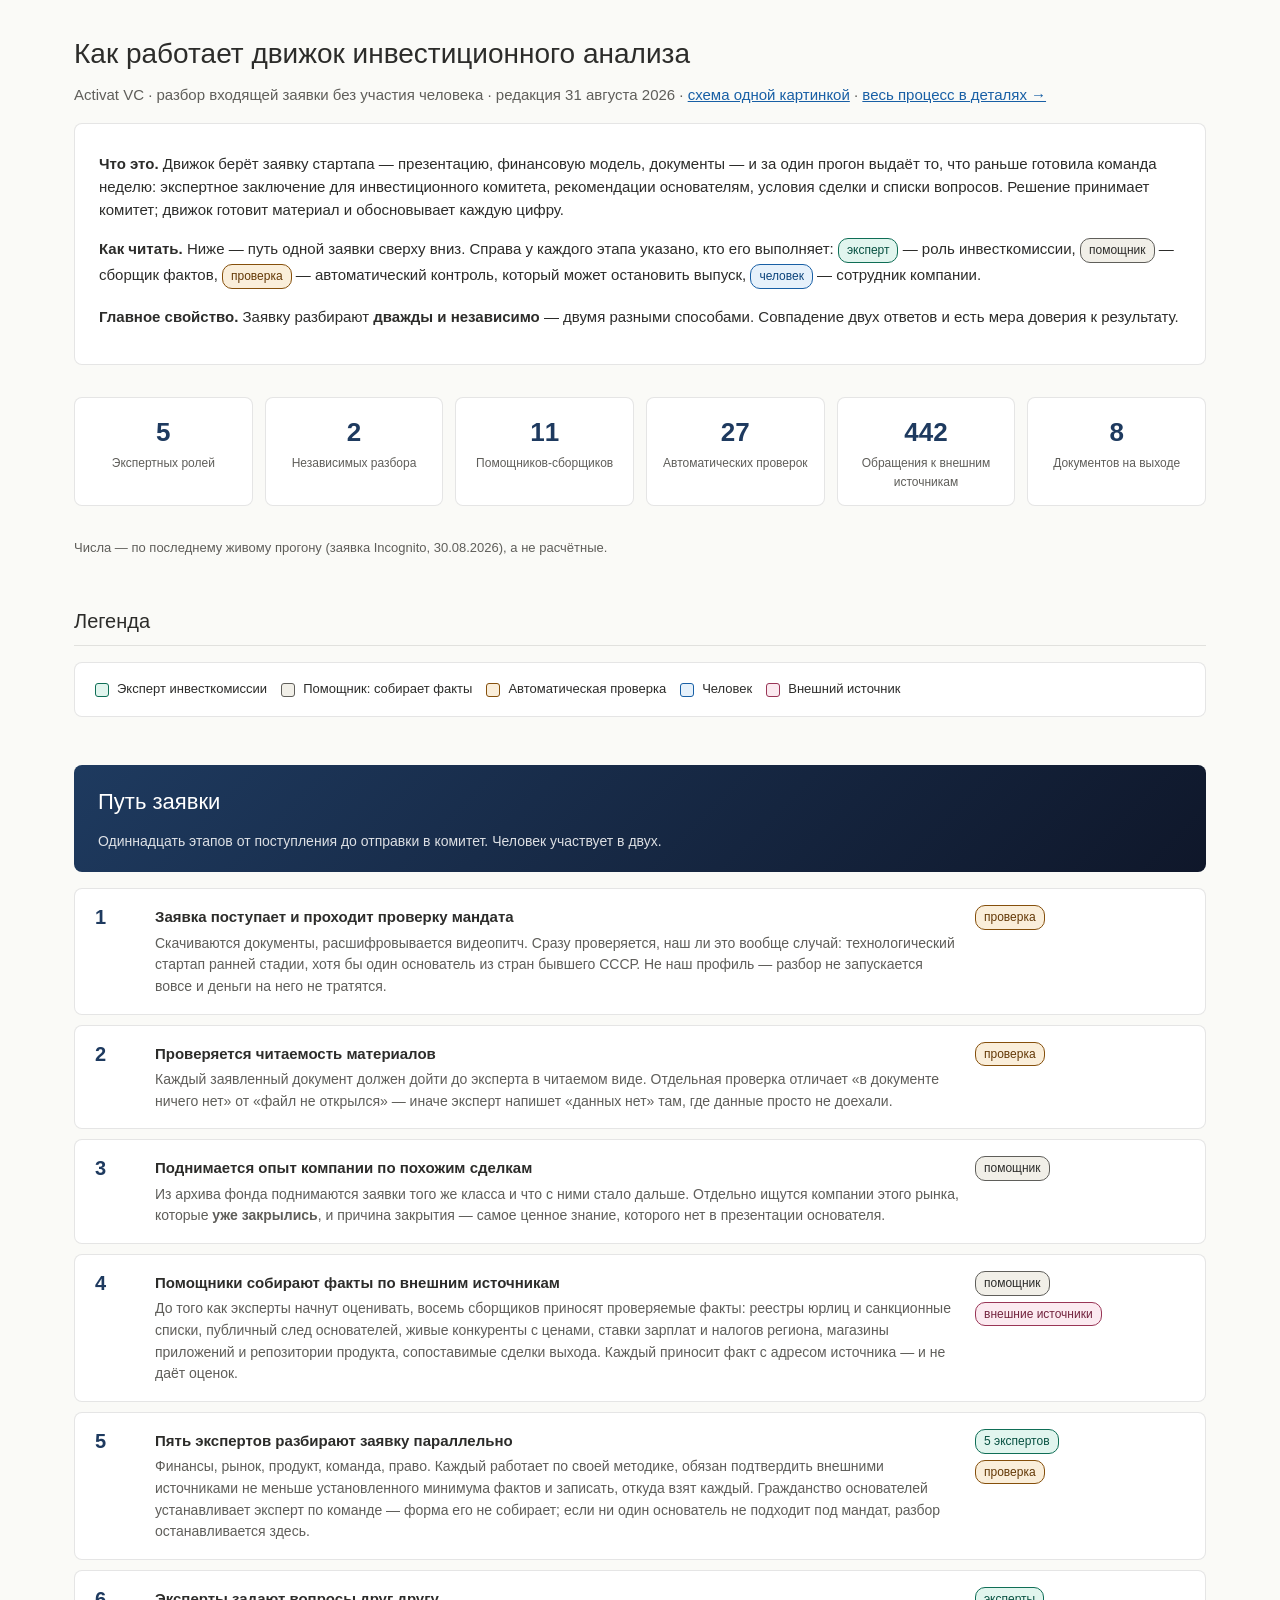
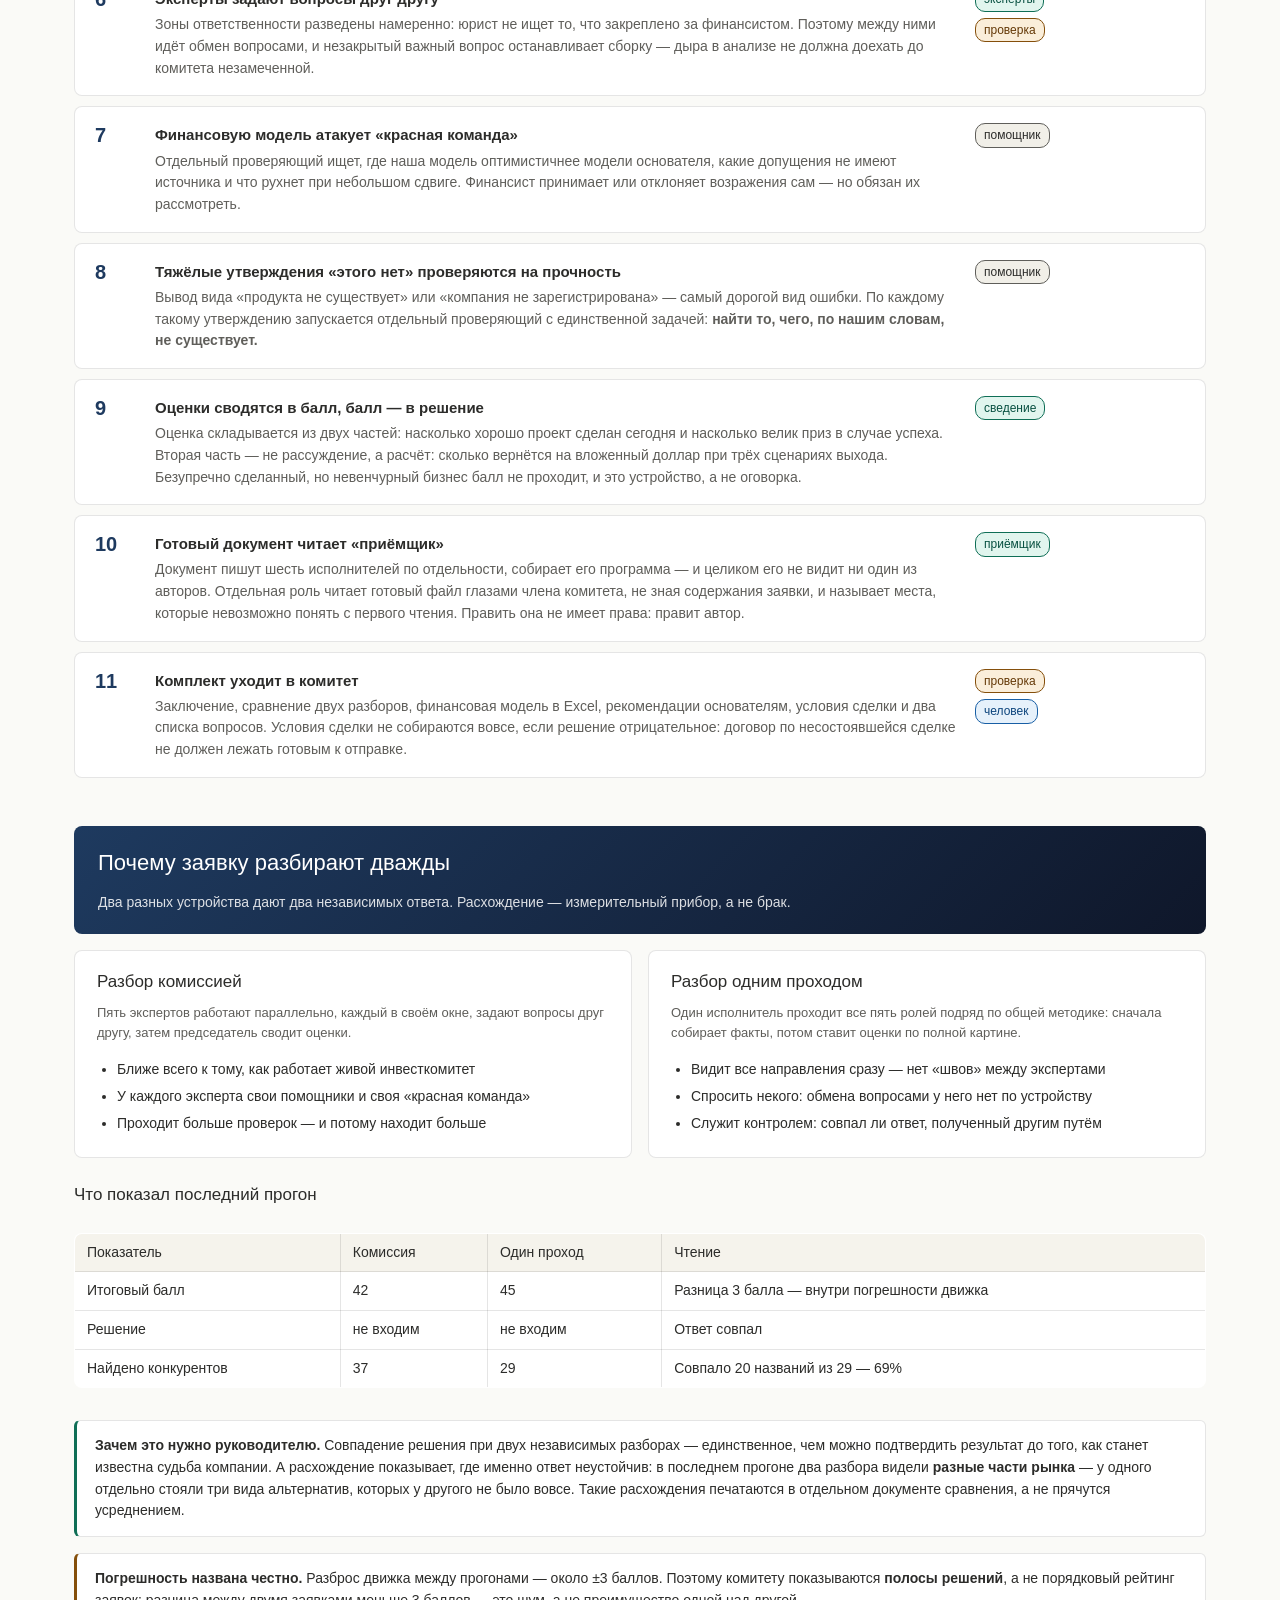
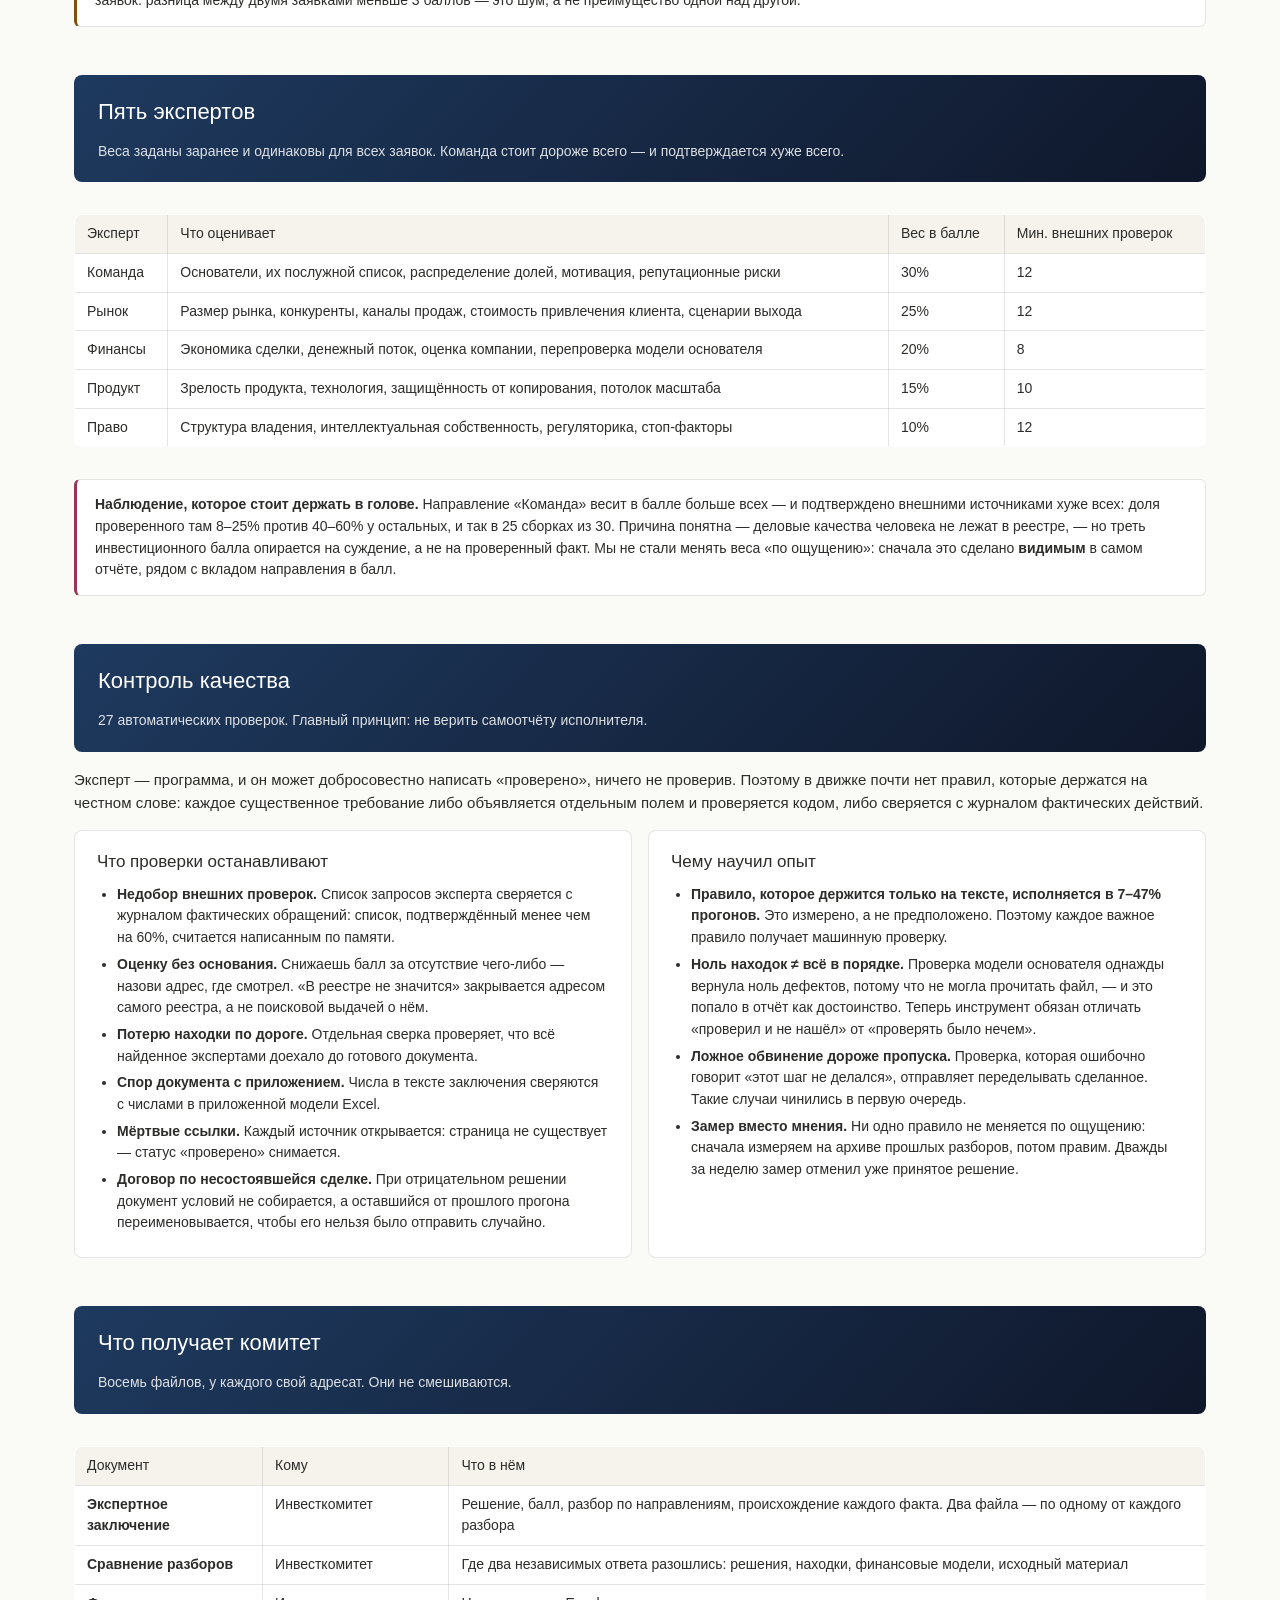
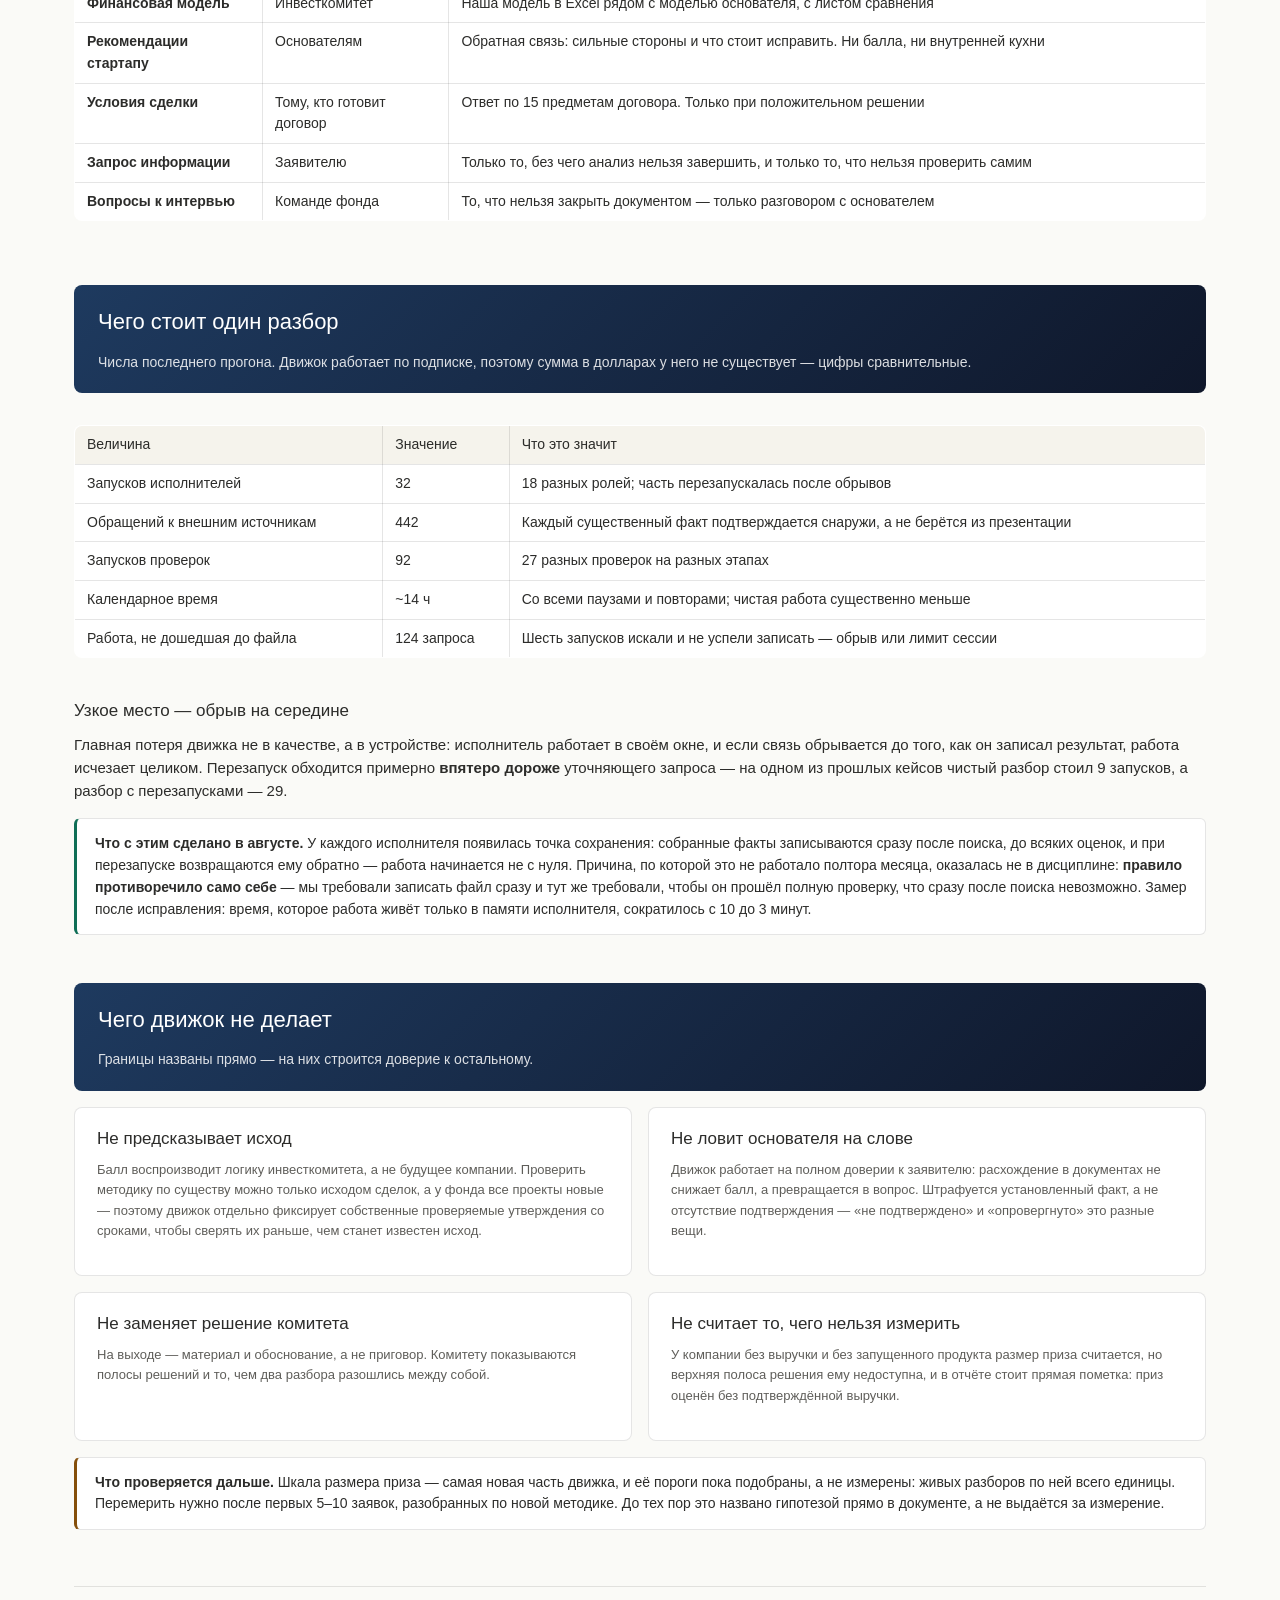
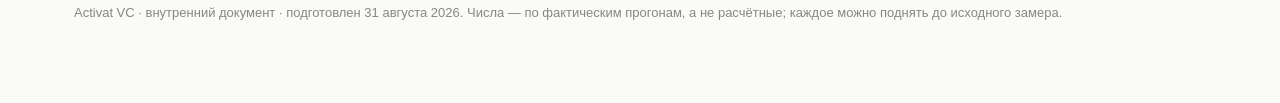
==== commit 50e9ae84: "Взаимные ссылки между тремя документами о движке Co-Authored-By: Claude Opus 5 <noreply@anthropic.co" ====
--- a/pages/activat-engines-map/index.html
+++ b/pages/activat-engines-map/index.html
@@ -55,7 +55,7 @@
 </style></head><body><div class="root" id="top">
 
 <h1>Как работает движок инвестиционного анализа</h1>
-<p class="subtitle">Activat VC · разбор входящей заявки без участия человека · редакция 31 августа 2026 · <a href="../activat-engines-scheme/" style="color:#185FA5">схема одной картинкой →</a></p>
+<p class="subtitle">Activat VC · разбор входящей заявки без участия человека · редакция 31 августа 2026 · <a href="../activat-engines-scheme/" style="color:#185FA5">схема одной картинкой</a> · <a href="../activat-engines-detail/" style="color:#185FA5">весь процесс в деталях →</a></p>
 
 <div class="intro-card">
 <p><strong>Что это.</strong> Движок берёт заявку стартапа — презентацию, финансовую модель, документы — и за один прогон выдаёт то, что раньше готовила команда неделю: экспертное заключение для инвестиционного комитета, рекомендации основателям, условия сделки и списки вопросов. Решение принимает комитет; движок готовит материал и обосновывает каждую цифру.</p>
